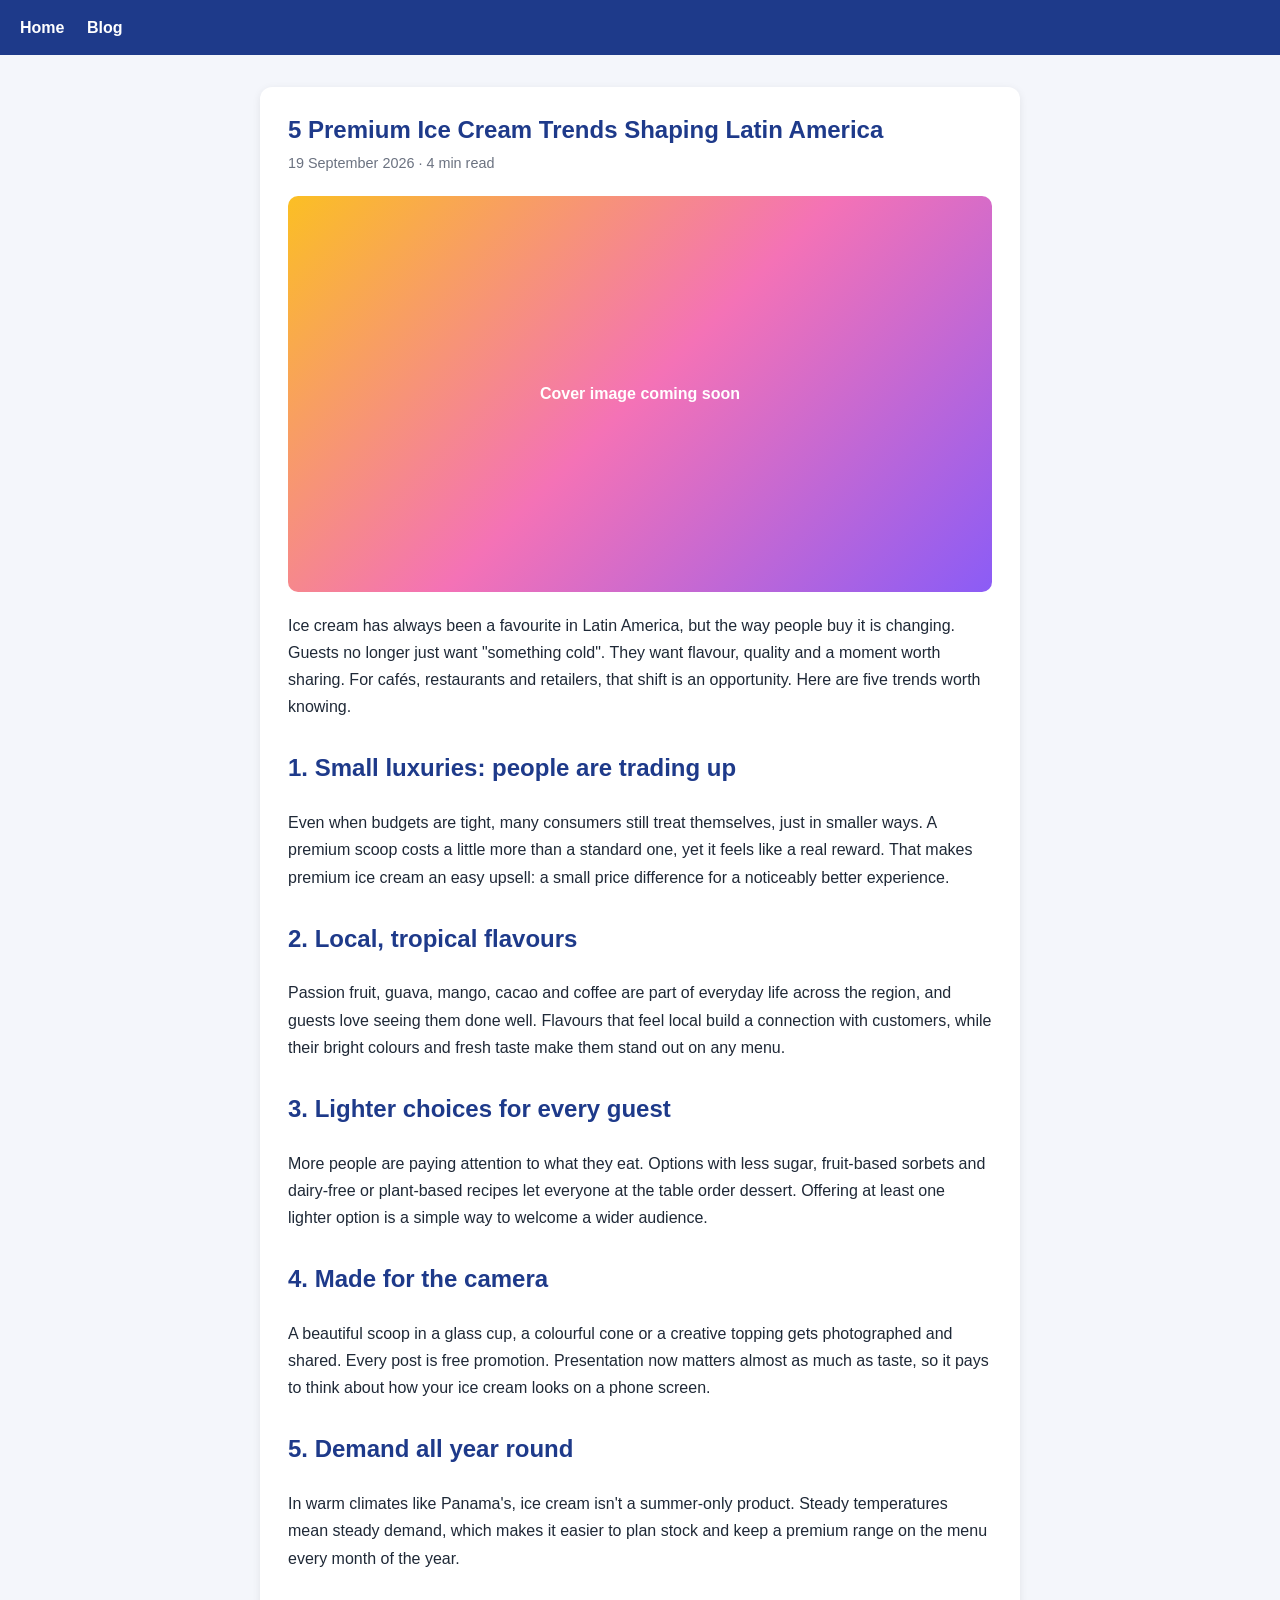
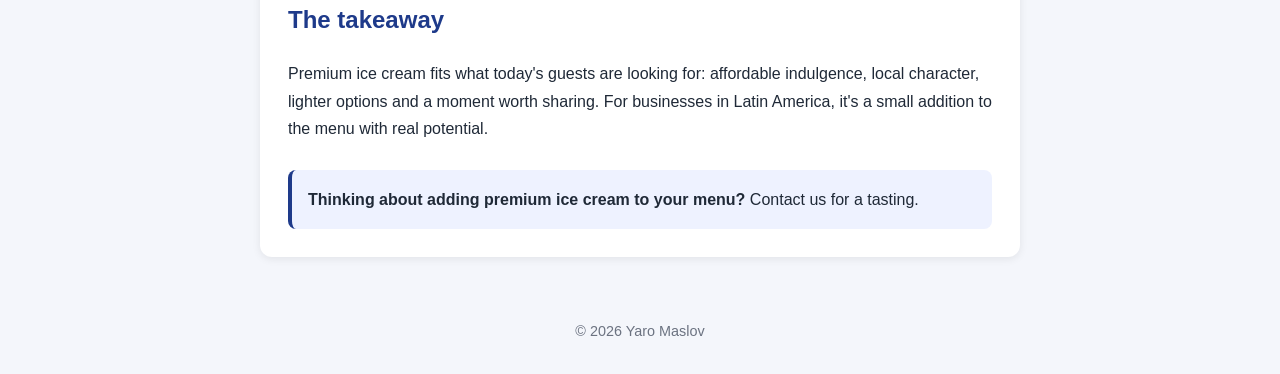
==== blog/ice-cream-trends-latin-america.html @ f428e787 "Add blog post: ice cream trends" ====
<!DOCTYPE html>
<html lang="en">
<head>
  <meta charset="UTF-8">
  <meta name="viewport" content="width=device-width, initial-scale=1.0">
  <title>5 Premium Ice Cream Trends Shaping Latin America | Yaro's Practice Blog</title>
  <meta name="description" content="From tropical flavours to plant-based scoops, here are five trends making premium ice cream a real opportunity for cafés and retailers in Latin America.">
  <link rel="stylesheet" href="blog.css">
</head>
<body>
  <nav class="topbar">
    <a href="../index.html">Home</a>
    <a href="index.html">Blog</a>
  </nav>

  <main class="wrap">
    <article class="post">
      <h1>5 Premium Ice Cream Trends Shaping Latin America</h1>
      <div class="meta">19 September 2026 · 4 min read</div>

      <div class="cover cover-placeholder">Cover image coming soon</div>

      <p>Ice cream has always been a favourite in Latin America, but the way people buy it is changing. Guests no longer just want "something cold". They want flavour, quality and a moment worth sharing. For cafés, restaurants and retailers, that shift is an opportunity. Here are five trends worth knowing.</p>

      <h2>1. Small luxuries: people are trading up</h2>
      <p>Even when budgets are tight, many consumers still treat themselves, just in smaller ways. A premium scoop costs a little more than a standard one, yet it feels like a real reward. That makes premium ice cream an easy upsell: a small price difference for a noticeably better experience.</p>

      <h2>2. Local, tropical flavours</h2>
      <p>Passion fruit, guava, mango, cacao and coffee are part of everyday life across the region, and guests love seeing them done well. Flavours that feel local build a connection with customers, while their bright colours and fresh taste make them stand out on any menu.</p>

      <h2>3. Lighter choices for every guest</h2>
      <p>More people are paying attention to what they eat. Options with less sugar, fruit-based sorbets and dairy-free or plant-based recipes let everyone at the table order dessert. Offering at least one lighter option is a simple way to welcome a wider audience.</p>

      <h2>4. Made for the camera</h2>
      <p>A beautiful scoop in a glass cup, a colourful cone or a creative topping gets photographed and shared. Every post is free promotion. Presentation now matters almost as much as taste, so it pays to think about how your ice cream looks on a phone screen.</p>

      <h2>5. Demand all year round</h2>
      <p>In warm climates like Panama's, ice cream isn't a summer-only product. Steady temperatures mean steady demand, which makes it easier to plan stock and keep a premium range on the menu every month of the year.</p>

      <h2>The takeaway</h2>
      <p>Premium ice cream fits what today's guests are looking for: affordable indulgence, local character, lighter options and a moment worth sharing. For businesses in Latin America, it's a small addition to the menu with real potential.</p>

      <div class="cta"><strong>Thinking about adding premium ice cream to your menu?</strong> Contact us for a tasting.</div>
    </article>
  </main>

  <footer>&copy; 2026 Yaro Maslov</footer>
</body>
</html>
---- blog/blog.css ----
/* Shared style for all blog pages */
body {
  margin: 0;
  font-family: Arial, Helvetica, sans-serif;
  background: #f4f6fb;
  color: #1f2937;
  line-height: 1.7;
}
a { color: #1e3a8a; }
.topbar {
  background: #1e3a8a;
  padding: 14px 20px;
}
.topbar a {
  color: white;
  text-decoration: none;
  font-weight: bold;
  margin-right: 18px;
}
.wrap {
  max-width: 760px;
  margin: 32px auto;
  padding: 0 20px;
}
.post {
  background: white;
  border-radius: 12px;
  padding: 28px;
  box-shadow: 0 2px 8px rgba(0, 0, 0, 0.08);
}
.post h1 {
  margin: 0 0 6px;
  color: #1e3a8a;
  line-height: 1.25;
}
.meta {
  color: #6b7280;
  font-size: 0.9rem;
  margin-bottom: 20px;
}
.cover {
  width: 100%;
  aspect-ratio: 16 / 9;
  object-fit: cover;
  border-radius: 10px;
  margin-bottom: 20px;
  display: block;
}
.cover-placeholder {
  background: linear-gradient(135deg, #fbbf24, #f472b6, #8b5cf6);
  color: white;
  display: flex;
  align-items: center;
  justify-content: center;
  font-weight: bold;
}
.post h2 { color: #1e3a8a; margin-top: 28px; }
.cta {
  background: #eef2ff;
  border-left: 4px solid #1e3a8a;
  padding: 16px;
  border-radius: 8px;
  margin-top: 28px;
}
.post-list .item {
  background: white;
  border-radius: 12px;
  padding: 20px;
  margin-bottom: 16px;
  box-shadow: 0 2px 8px rgba(0, 0, 0, 0.08);
}
.post-list .item h2 { margin: 0 0 6px; }
.post-list .item h2 a { text-decoration: none; }
footer {
  text-align: center;
  padding: 30px;
  color: #6b7280;
  font-size: 0.9rem;
}
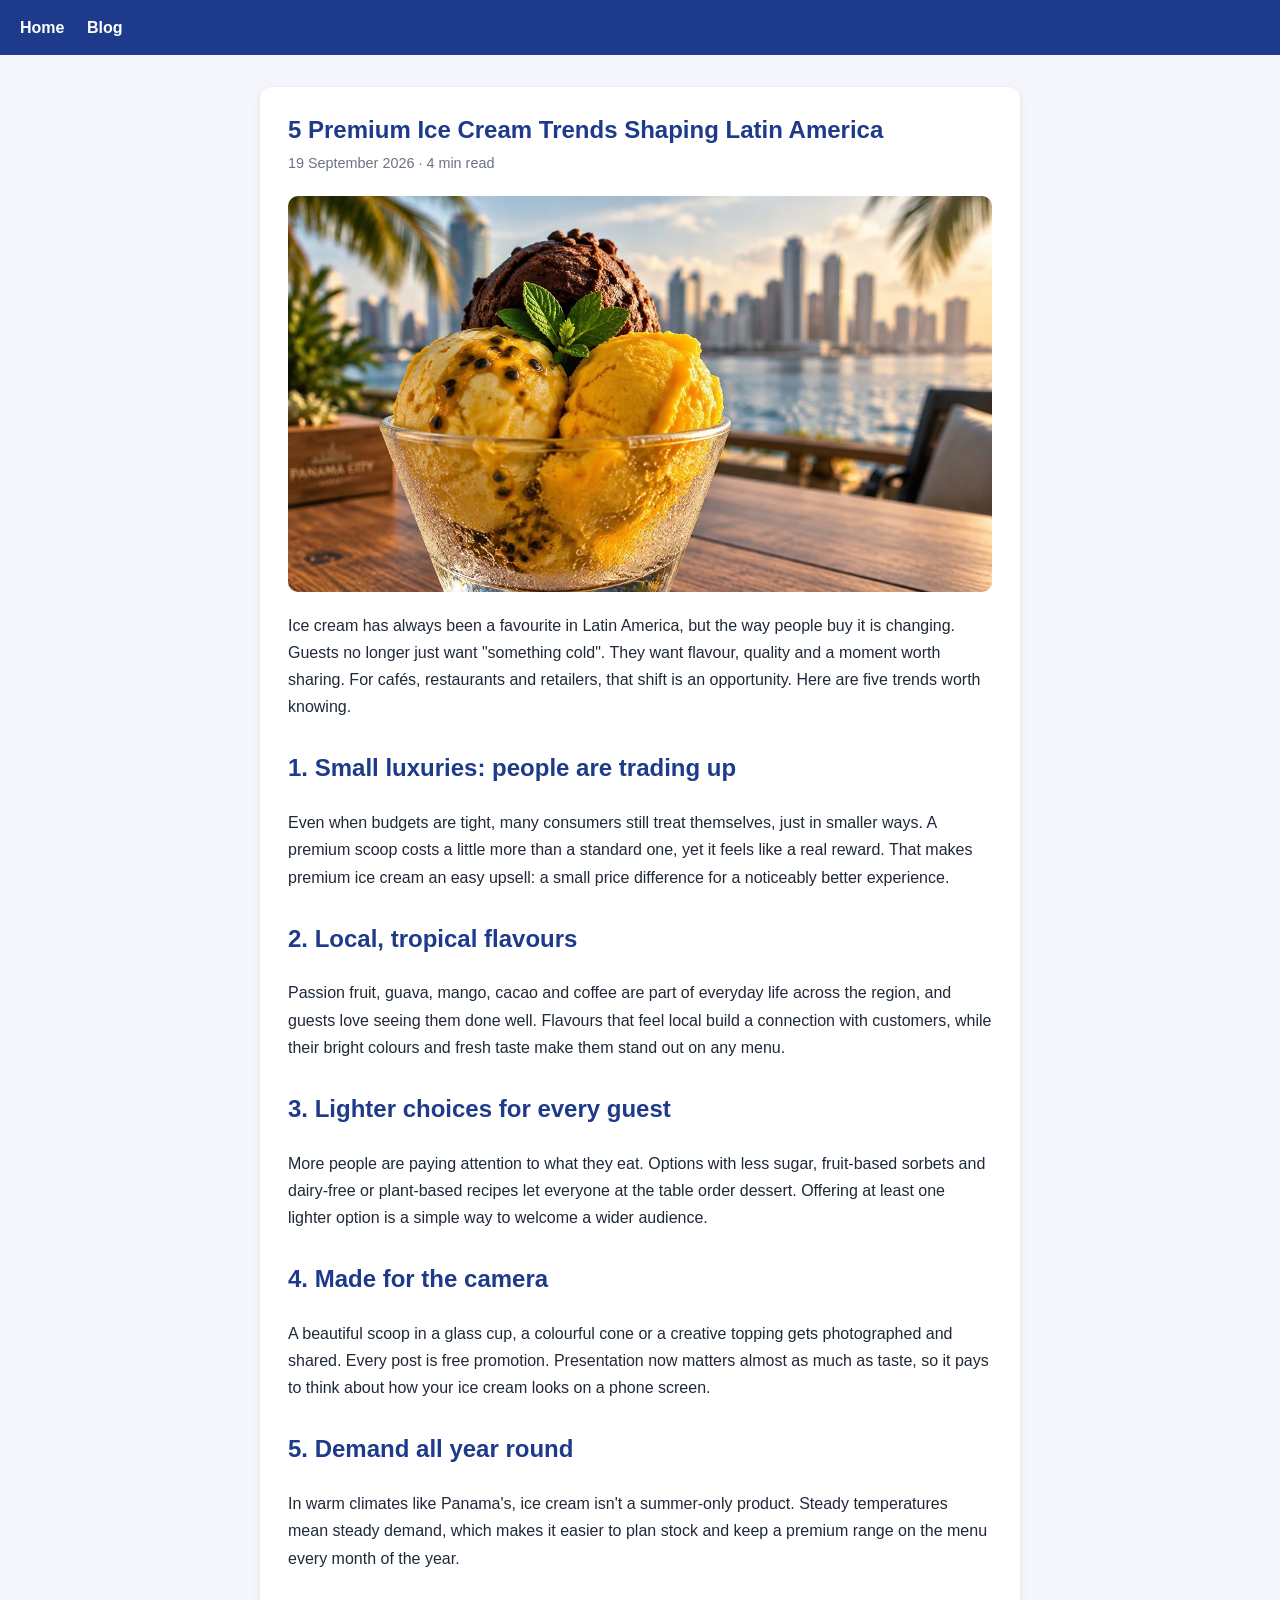
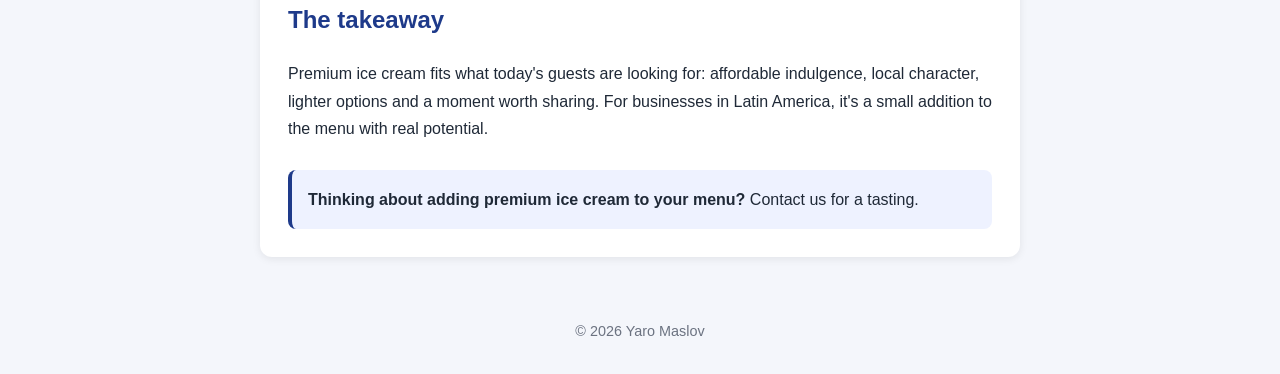
==== commit 99632d95: "Add cover image to ice cream post" ====
--- a/blog/ice-cream-trends-latin-america.html
+++ b/blog/ice-cream-trends-latin-america.html
@@ -18,7 +18,7 @@
       <h1>5 Premium Ice Cream Trends Shaping Latin America</h1>
       <div class="meta">19 September 2026 · 4 min read</div>
 
-      <div class="cover cover-placeholder">Cover image coming soon</div>
+      <img class="cover" src="images/ice-cream-trends-latin-america.jpg" alt="Three scoops of tropical gelato — passion fruit, mango and cacao — in a glass cup on a cafe table with the Panama City skyline behind">
 
       <p>Ice cream has always been a favourite in Latin America, but the way people buy it is changing. Guests no longer just want "something cold". They want flavour, quality and a moment worth sharing. For cafés, restaurants and retailers, that shift is an opportunity. Here are five trends worth knowing.</p>
 
